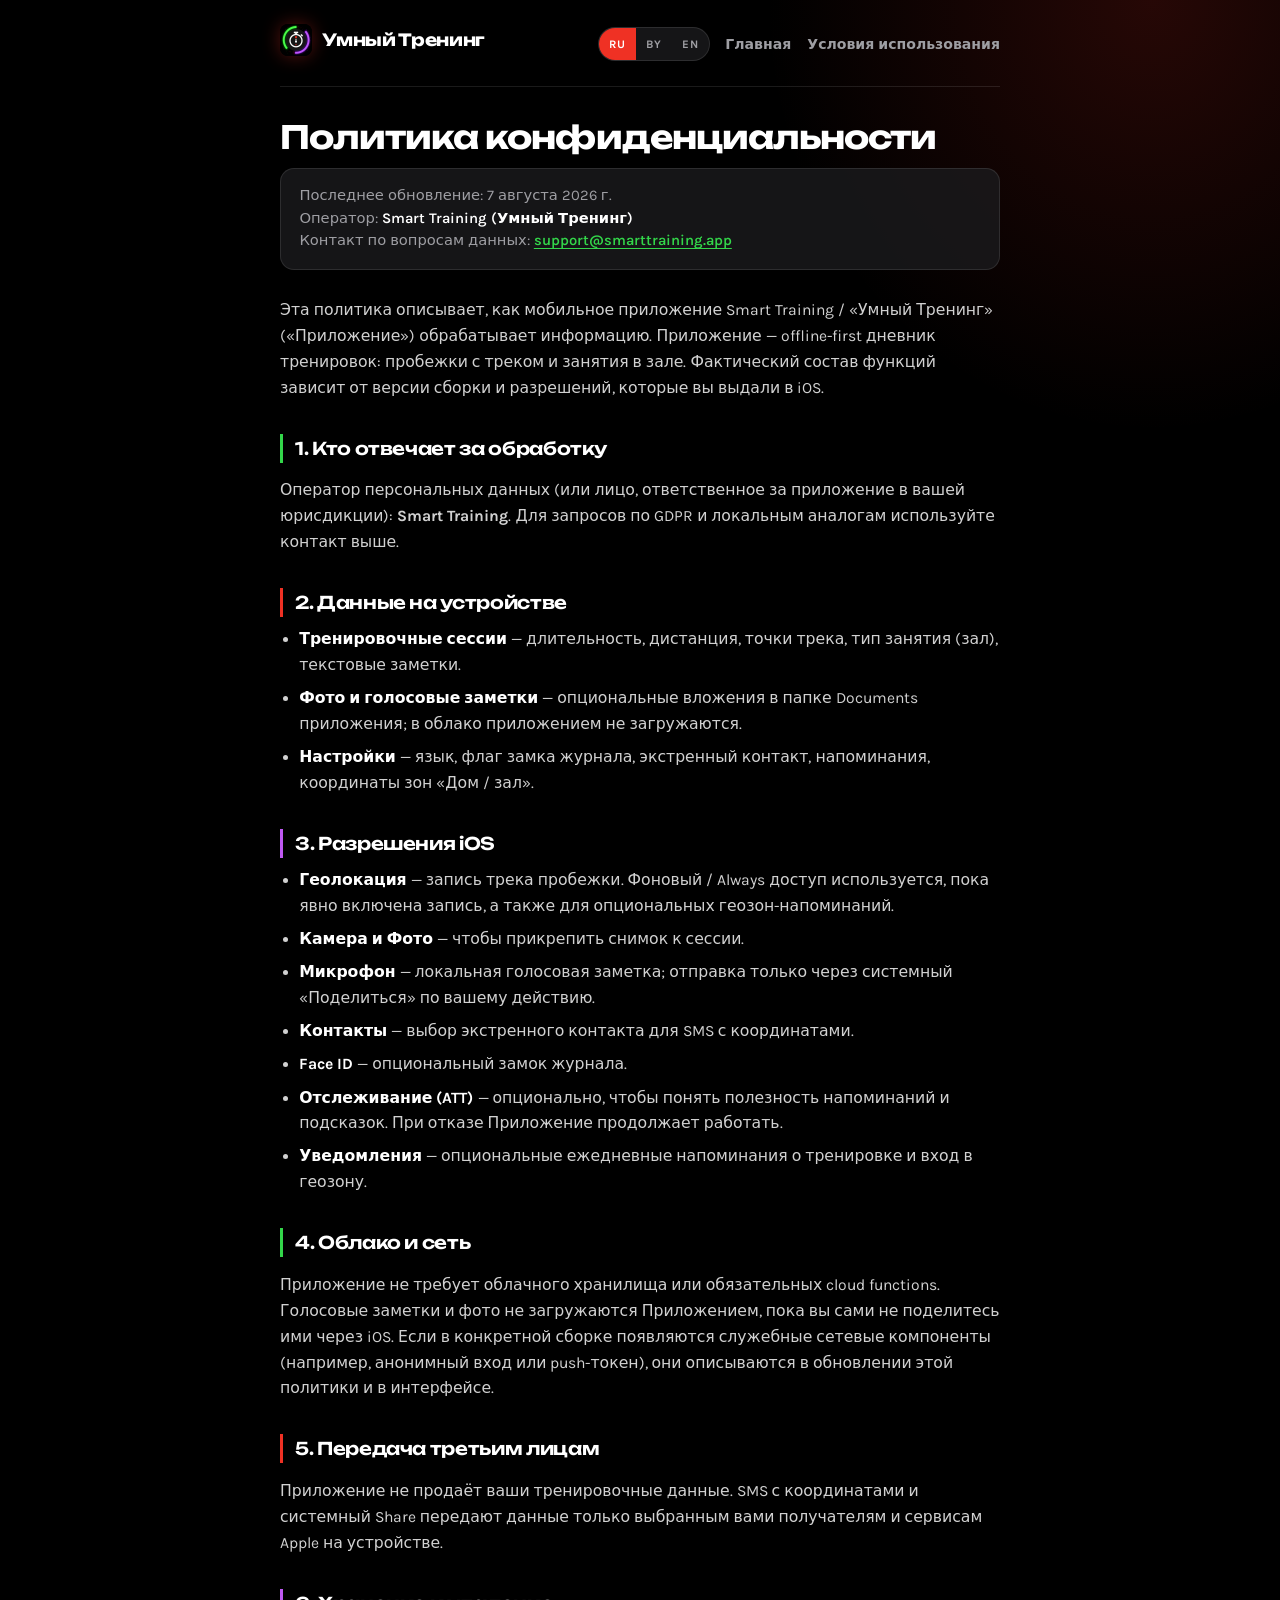
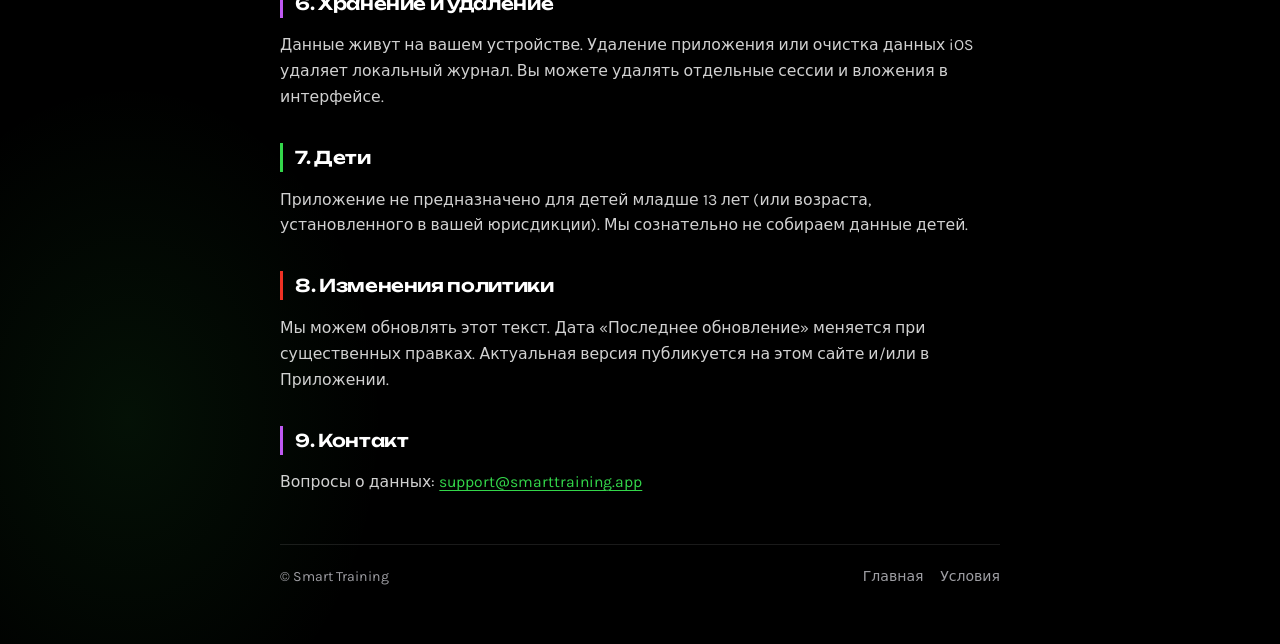
==== privacy.html @ 3c3c5d9e "Publish Smart Training privacy site with live app screenshots. Align home copy with current Home/Map" ====
<!DOCTYPE html>
<html
  lang="ru"
  data-title-ru="Политика конфиденциальности — Умный Тренинг"
  data-title-be="Палітыка канфідэнцыйнасці — Разумны Трэнінг"
  data-title-en="Privacy Policy — Smart Training"
>
  <head>
    <meta charset="utf-8" />
    <meta name="viewport" content="width=device-width, initial-scale=1" />
    <meta name="theme-color" content="#000000" />
    <title>Политика конфиденциальности — Умный Тренинг</title>
    <link rel="icon" type="image/png" href="assets/app-icon.png" />
    <link rel="apple-touch-icon" href="assets/app-icon.png" />
    <link rel="stylesheet" href="styles.css" />
    <script src="lang.js" defer></script>
  </head>
  <body>
    <div class="wrap legal-page">
      <header class="site-header">
        <div class="logo">
          <a href="index.html"
            ><img src="assets/app-icon.png" width="32" height="32" alt="" />
            <span class="lang-ru">Умный Тренинг</span>
            <span class="lang-be" hidden>Разумны Трэнінг</span>
            <span class="lang-en" hidden>Smart Training</span></a
          >
        </div>
        <div class="header-tools">
          <div class="lang-switch" role="group" aria-label="Language">
            <button type="button" data-st-lang-btn="ru" aria-pressed="true">RU</button>
            <button type="button" data-st-lang-btn="be" aria-pressed="false">BY</button>
            <button type="button" data-st-lang-btn="en" aria-pressed="false">EN</button>
          </div>
          <nav
            class="nav-inline"
            data-aria-ru="Навигация по сайту"
            data-aria-be="Навігацыя па сайце"
            data-aria-en="Site navigation"
            aria-label="Навигация по сайту"
          >
            <a href="index.html"
              ><span class="lang-ru">Главная</span><span class="lang-be" hidden>Галоўная</span
              ><span class="lang-en" hidden>Home</span></a
            >
            <a href="terms.html"
              ><span class="lang-ru">Условия использования</span
              ><span class="lang-be" hidden>Умовы выкарыстання</span
              ><span class="lang-en" hidden>Terms of Use</span></a
            >
          </nav>
        </div>
      </header>

      <main>
        <div class="lang-ru">
          <h1>Политика конфиденциальности</h1>
          <p class="meta">
            Последнее обновление: 7 августа 2026 г.<br />
            Оператор: <strong>Smart Training (Умный Тренинг)</strong><br />
            Контакт по вопросам данных:
            <strong><a href="mailto:support@smarttraining.app">support@smarttraining.app</a></strong>
          </p>

          <p>
            Эта политика описывает, как мобильное приложение Smart Training / «Умный Тренинг»
            («Приложение») обрабатывает информацию. Приложение — offline-first дневник тренировок:
            пробежки с треком и занятия в зале. Фактический состав функций зависит от версии сборки
            и разрешений, которые вы выдали в iOS.
          </p>

          <h2>1. Кто отвечает за обработку</h2>
          <p>
            Оператор персональных данных (или лицо, ответственное за приложение в вашей
            юрисдикции): <strong>Smart Training</strong>. Для запросов по GDPR и локальным аналогам
            используйте контакт выше.
          </p>

          <h2>2. Данные на устройстве</h2>
          <ul>
            <li>
              <strong>Тренировочные сессии</strong> — длительность, дистанция, точки трека, тип
              занятия (зал), текстовые заметки.
            </li>
            <li>
              <strong>Фото и голосовые заметки</strong> — опциональные вложения в папке Documents
              приложения; в облако приложением не загружаются.
            </li>
            <li>
              <strong>Настройки</strong> — язык, флаг замка журнала, экстренный контакт,
              напоминания, координаты зон «Дом / зал».
            </li>
          </ul>

          <h2>3. Разрешения iOS</h2>
          <ul>
            <li>
              <strong>Геолокация</strong> — запись трека пробежки. Фоновый / Always доступ
              используется, пока явно включена запись, а также для опциональных геозон-напоминаний.
            </li>
            <li>
              <strong>Камера и Фото</strong> — чтобы прикрепить снимок к сессии.
            </li>
            <li>
              <strong>Микрофон</strong> — локальная голосовая заметка; отправка только через
              системный «Поделиться» по вашему действию.
            </li>
            <li>
              <strong>Контакты</strong> — выбор экстренного контакта для SMS с координатами.
            </li>
            <li>
              <strong>Face&nbsp;ID</strong> — опциональный замок журнала.
            </li>
            <li>
              <strong>Отслеживание (ATT)</strong> — опционально, чтобы понять полезность
              напоминаний и подсказок. При отказе Приложение продолжает работать.
            </li>
            <li>
              <strong>Уведомления</strong> — опциональные ежедневные напоминания о тренировке и
              вход в геозону.
            </li>
          </ul>

          <h2>4. Облако и сеть</h2>
          <p>
            Приложение не требует облачного хранилища или обязательных cloud functions. Голосовые
            заметки и фото не загружаются Приложением, пока вы сами не поделитесь ими через iOS.
            Если в конкретной сборке появляются служебные сетевые компоненты (например, анонимный
            вход или push-токен), они описываются в обновлении этой политики и в интерфейсе.
          </p>

          <h2>5. Передача третьим лицам</h2>
          <p>
            Приложение не продаёт ваши тренировочные данные. SMS с координатами и системный Share
            передают данные только выбранным вами получателям и сервисам Apple на устройстве.
          </p>

          <h2>6. Хранение и удаление</h2>
          <p>
            Данные живут на вашем устройстве. Удаление приложения или очистка данных iOS удаляет
            локальный журнал. Вы можете удалять отдельные сессии и вложения в интерфейсе.
          </p>

          <h2>7. Дети</h2>
          <p>
            Приложение не предназначено для детей младше 13 лет (или возраста, установленного в
            вашей юрисдикции). Мы сознательно не собираем данные детей.
          </p>

          <h2>8. Изменения политики</h2>
          <p>
            Мы можем обновлять этот текст. Дата «Последнее обновление» меняется при существенных
            правках. Актуальная версия публикуется на этом сайте и/или в Приложении.
          </p>

          <h2>9. Контакт</h2>
          <p>
            Вопросы о данных:
            <a href="mailto:support@smarttraining.app">support@smarttraining.app</a>
          </p>
        </div>

        <div class="lang-be" hidden>
          <h1>Палітыка канфідэнцыйнасці</h1>
          <p class="meta">
            Апошняе абнаўленне: 7 жніўня 2026 г.<br />
            Аператар: <strong>Smart Training (Разумны Трэнінг)</strong><br />
            Кантакт:
            <strong><a href="mailto:support@smarttraining.app">support@smarttraining.app</a></strong>
          </p>

          <p>
            Гэтая палітыка апісвае, як мабільная праграма Smart Training / «Разумны Трэнінг»
            («Праграма») апрацоўвае інфармацыю. Праграма — offline-first дзённік трэніровак:
            прабежкі з трэкам і заняткі ў зале. Фактычны склад функцый залежыць ад версіі і
            дазволаў iOS.
          </p>

          <h2>1. Хто адказвае за апрацоўку</h2>
          <p>
            Аператар: <strong>Smart Training</strong>. Для запытаў па GDPR і лакальных аналагах —
            кантакт вышэй.
          </p>

          <h2>2. Даныя на прыладзе</h2>
          <ul>
            <li>
              <strong>Сесіі трэніровак</strong> — працягласць, дыстанцыя, кропкі трэка, тып занятку,
              тэкставыя нататкі.
            </li>
            <li>
              <strong>Фота і галасавыя нататкі</strong> — апцыянальныя ўкладанні ў Documents;
              у воблака праграмай не загружаюцца.
            </li>
            <li>
              <strong>Налады</strong> — мова, замак часопіса, экстраны кантакт, напаміны, зоны
              «Дом / зала».
            </li>
          </ul>

          <h2>3. Дазволы iOS</h2>
          <ul>
            <li>
              <strong>Геалакацыя</strong> — запіс трэка прабежкі; Always — падчас яўнага запісу і
              для апцыянальных геазон.
            </li>
            <li><strong>Камера і Фота</strong> — здымак да сесіі.</li>
            <li>
              <strong>Мікрафон</strong> — лакальная галасавая нататка; адпраўка толькі праз
              «Падзяліцца».
            </li>
            <li><strong>Кантакты</strong> — экстраны кантакт для SMS з каардынатамі.</li>
            <li><strong>Face&nbsp;ID</strong> — апцыянальны замак часопіса.</li>
            <li>
              <strong>ATT</strong> — апцыянальна для ацэнкі карыснасці напамінаў. Пры адмове
              Праграма працуе далей.
            </li>
            <li><strong>Апавяшчэнні</strong> — апцыянальныя напаміны і ўваход у геазону.</li>
          </ul>

          <h2>4. Воблака і сетка</h2>
          <p>
            Праграма не патрабуе воблачнага сховішча. Фота і галасавыя нататкі не загружаюцца
            Праграмай, пакуль вы самі не падзеліцеся імі праз iOS.
          </p>

          <h2>5. Перадача трэцім асобам</h2>
          <p>
            Праграма не прадае вашыя даныя трэніровак. SMS і Share перадаюць даныя толькі абраным
            вамі атрымальнікам.
          </p>

          <h2>6. Захаванне і выдаленне</h2>
          <p>
            Даныя жывуць на прыладзе. Выдаленне праграмы выдаляе лакальны часопіс. Асобныя сесіі
            можна выдаляць у інтэрфейсе.
          </p>

          <h2>7. Дзеці</h2>
          <p>
            Праграма не прызначана для дзяцей младзей за 13 гадоў (ці ўзросту вашай юрысдыкцыі).
          </p>

          <h2>8. Змены палітыкі</h2>
          <p>
            Тэкст можа абнаўляцца. Актуальная версія — на гэтым сайце і/або ў Праграме.
          </p>

          <h2>9. Кантакт</h2>
          <p>
            <a href="mailto:support@smarttraining.app">support@smarttraining.app</a>
          </p>
        </div>

        <div class="lang-en" hidden>
          <h1>Privacy Policy</h1>
          <p class="meta">
            Last updated: 7 August 2026<br />
            Operator: <strong>Smart Training</strong><br />
            Data contact:
            <strong><a href="mailto:support@smarttraining.app">support@smarttraining.app</a></strong>
          </p>

          <p>
            This policy explains how the Smart Training mobile app (“the App”) may process
            information. The App is an offline-first training journal for runs with a map track and
            gym sessions. Features depend on the build and the iOS permissions you grant.
          </p>

          <h2>1. Who is responsible</h2>
          <p>
            The data controller (or the party responsible in your jurisdiction) is
            <strong>Smart Training</strong>. For GDPR and similar requests, use the contact above.
          </p>

          <h2>2. Data stored on your device</h2>
          <ul>
            <li>
              <strong>Training sessions</strong> — duration, distance, track points, gym type, text
              notes.
            </li>
            <li>
              <strong>Photos and voice notes</strong> — optional attachments in the app Documents
              folder; not uploaded by the App.
            </li>
            <li>
              <strong>Settings</strong> — language, journal lock flag, emergency contact, reminder
              preference, Home / Gym zone coordinates.
            </li>
          </ul>

          <h2>3. iOS permissions</h2>
          <ul>
            <li>
              <strong>Location</strong> — to record a run track. Always / background location is
              used while Recording is explicitly on, and for optional Home / Gym geofence reminders.
            </li>
            <li><strong>Camera / Photos</strong> — to attach a photo to a session.</li>
            <li>
              <strong>Microphone</strong> — to record a local voice note; sharing is user-initiated
              via the system Share sheet.
            </li>
            <li>
              <strong>Contacts</strong> — to pick an emergency contact for SMS coordinates.
            </li>
            <li><strong>Face&nbsp;ID</strong> — optional lock for the journal.</li>
            <li>
              <strong>Tracking (ATT)</strong> — optional; used only to measure whether
              reminders/tips are helpful. The App works if you deny.
            </li>
            <li>
              <strong>Notifications</strong> — optional daily training reminders and geofence entry
              reminders.
            </li>
          </ul>

          <h2>4. Cloud and network</h2>
          <p>
            The App does not require cloud storage or required cloud functions. Voice notes and
            photos are not uploaded by the App unless you share them yourself. If a later build
            adds limited network services, this policy and the in-app UI will be updated.
          </p>

          <h2>5. Third parties</h2>
          <p>
            We do not sell your training data. SMS and Share hand data only to recipients and Apple
            system services you choose.
          </p>

          <h2>6. Retention and deletion</h2>
          <p>
            Data lives on your device. Deleting the App removes the local journal. You can delete
            individual sessions and attachments in the UI.
          </p>

          <h2>7. Children</h2>
          <p>
            The App is not directed to children under 13 (or the age set in your jurisdiction). We
            do not knowingly collect children’s data.
          </p>

          <h2>8. Changes</h2>
          <p>
            We may update this policy. The “Last updated” date changes for material edits. The
            current version is published on this site and/or in the App.
          </p>

          <h2>9. Contact</h2>
          <p>
            <a href="mailto:support@smarttraining.app">support@smarttraining.app</a>
          </p>
        </div>
      </main>

      <footer class="site-footer">
        <span>© Smart Training</span>
        <nav>
          <a href="index.html"
            ><span class="lang-ru">Главная</span><span class="lang-be" hidden>Галоўная</span
            ><span class="lang-en" hidden>Home</span></a
          >
          <a href="terms.html"
            ><span class="lang-ru">Условия</span><span class="lang-be" hidden>Умовы</span
            ><span class="lang-en" hidden>Terms</span></a
          >
        </nav>
      </footer>
    </div>
  </body>
</html>
---- styles.css ----
/* Smart Training — legal pages */

@import url("https://fonts.googleapis.com/css2?family=Karla:wght@400;500;600;700&family=Unbounded:wght@500;600;700&display=swap");

:root {
  --bg: #000000;
  --bg-panel: rgba(28, 28, 30, 0.78);
  --text: #ffffff;
  --text-muted: #9e9ea3;
  --accent: #ef3124;
  --run: #33d64a;
  --gym: #bf59f2;
  --border: rgba(255, 255, 255, 0.1);
  --font: "Karla", "Segoe UI", system-ui, sans-serif;
  --display: "Unbounded", "Avenir Next", sans-serif;
}

*,
*::before,
*::after {
  box-sizing: border-box;
}

[hidden] {
  display: none !important;
}

html {
  scroll-behavior: smooth;
}

body {
  margin: 0;
  font-family: var(--font);
  color: var(--text);
  background:
    radial-gradient(ellipse 55% 35% at 90% 0%, rgba(239, 49, 36, 0.16) 0%, transparent 55%),
    radial-gradient(ellipse 40% 30% at 10% 90%, rgba(51, 214, 74, 0.08) 0%, transparent 50%),
    var(--bg);
  min-height: 100vh;
  line-height: 1.65;
}

a {
  color: var(--run);
  text-decoration-thickness: 1px;
  text-underline-offset: 3px;
}

a:hover {
  color: #7aef8a;
}

.wrap {
  max-width: 760px;
  margin: 0 auto;
  padding: 1.5rem 1.25rem 3.5rem;
}

.site-header {
  display: flex;
  align-items: center;
  justify-content: space-between;
  gap: 1rem;
  flex-wrap: wrap;
  padding-bottom: 1.35rem;
  border-bottom: 1px solid var(--border);
  margin-bottom: 2rem;
}

.logo a {
  display: inline-flex;
  align-items: center;
  gap: 0.65rem;
  text-decoration: none;
  color: var(--text);
  font-family: var(--display);
  font-weight: 700;
  font-size: 1.05rem;
  letter-spacing: -0.02em;
}

.logo img {
  width: 32px;
  height: 32px;
  border-radius: 8px;
  box-shadow: 0 0 18px rgba(239, 49, 36, 0.35);
}

.header-tools {
  display: flex;
  flex-wrap: wrap;
  align-items: center;
  gap: 1rem;
}

.lang-switch {
  display: inline-flex;
  border: 1px solid var(--border);
  border-radius: 999px;
  overflow: hidden;
  background: var(--bg-panel);
  backdrop-filter: blur(12px);
}

.lang-switch button {
  border: none;
  background: transparent;
  padding: 0.4rem 0.65rem;
  font: inherit;
  font-size: 0.72rem;
  font-weight: 700;
  letter-spacing: 0.05em;
  cursor: pointer;
  color: var(--text-muted);
}

.lang-switch button.lang-btn-active {
  background: var(--accent);
  color: #fff;
}

.nav-inline {
  display: flex;
  flex-wrap: wrap;
  gap: 1rem;
  font-size: 0.88rem;
  font-weight: 600;
}

.nav-inline a {
  color: var(--text-muted);
  text-decoration: none;
}

.nav-inline a:hover {
  color: var(--text);
}

.legal-page h1 {
  margin: 0 0 0.75rem;
  font-family: var(--display);
  font-weight: 700;
  font-size: clamp(1.55rem, 4vw, 2rem);
  letter-spacing: -0.03em;
  line-height: 1.15;
}

.legal-page .meta {
  margin: 0 0 1.75rem;
  padding: 1rem 1.15rem;
  border-radius: 14px;
  background: var(--bg-panel);
  border: 1px solid var(--border);
  color: var(--text-muted);
  font-size: 0.92rem;
  line-height: 1.55;
}

.legal-page .meta strong {
  color: var(--text);
  font-weight: 600;
}

.legal-page h2 {
  margin: 2rem 0 0.65rem;
  font-family: var(--display);
  font-weight: 600;
  font-size: 1.1rem;
  letter-spacing: -0.02em;
  color: var(--text);
  padding-left: 0.75rem;
  border-left: 3px solid var(--accent);
}

.legal-page h2:nth-of-type(3n + 1) {
  border-left-color: var(--run);
}

.legal-page h2:nth-of-type(3n + 2) {
  border-left-color: var(--accent);
}

.legal-page h2:nth-of-type(3n) {
  border-left-color: var(--gym);
}

.legal-page p,
.legal-page li {
  color: rgba(255, 255, 255, 0.82);
  font-size: 0.98rem;
}

.legal-page ul {
  margin: 0.5rem 0 0;
  padding-left: 1.2rem;
}

.legal-page li {
  margin-bottom: 0.45rem;
}

.legal-page li strong {
  color: var(--text);
}

.site-footer {
  margin-top: 3rem;
  padding-top: 1.25rem;
  border-top: 1px solid var(--border);
  font-size: 0.88rem;
  color: var(--text-muted);
  display: flex;
  flex-wrap: wrap;
  justify-content: space-between;
  gap: 0.75rem;
}

.site-footer a {
  color: var(--text-muted);
  text-decoration: none;
  margin-left: 0.85rem;
}

.site-footer a:hover {
  color: var(--text);
}
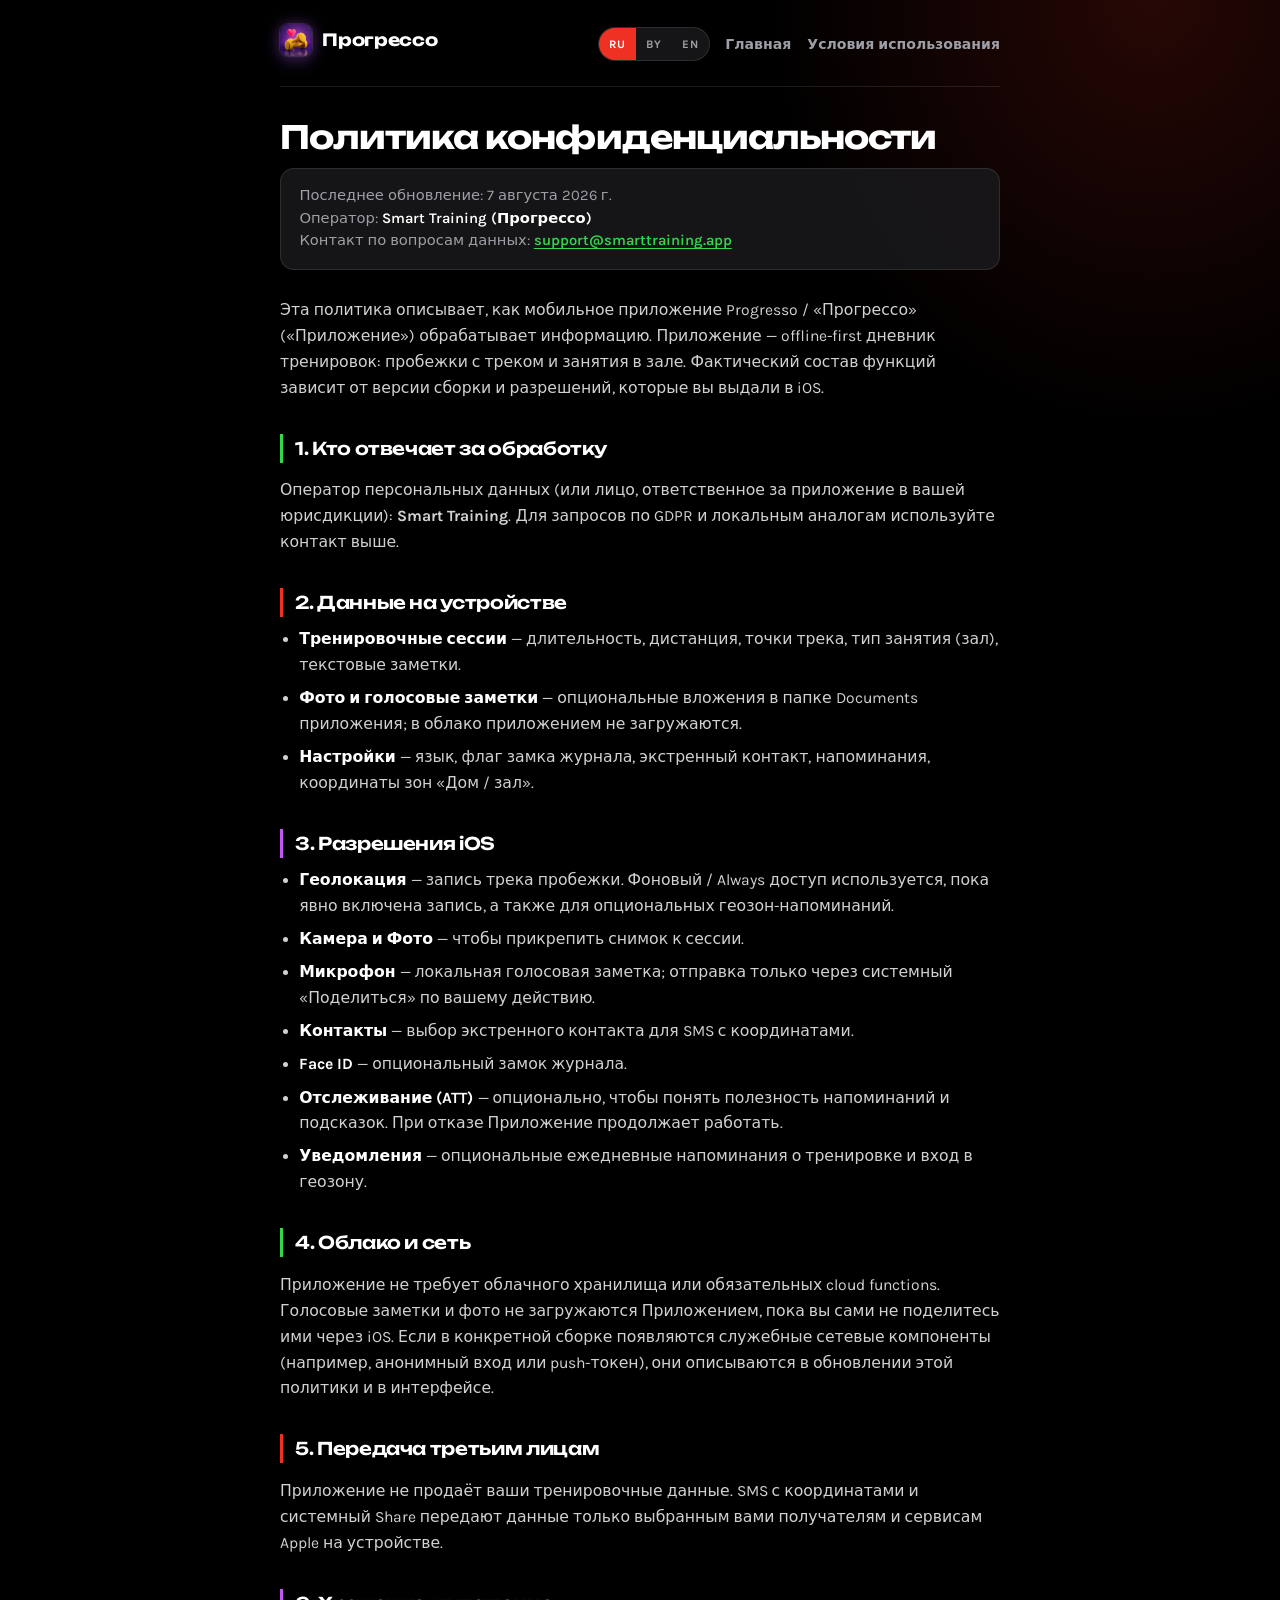
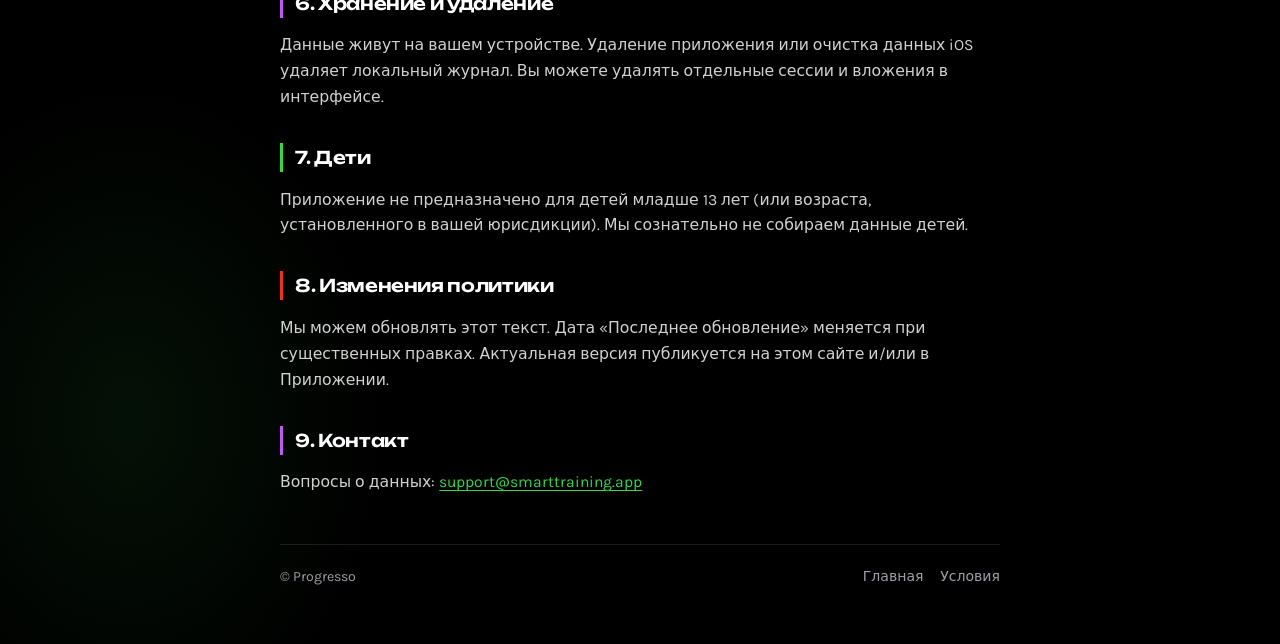
==== commit 14177bea: "Update site branding to Progresso and sync app icon. Align marketing copy, legal page titles, and th" ====
--- a/privacy.html
+++ b/privacy.html
@@ -1,17 +1,17 @@
 <!DOCTYPE html>
 <html
   lang="ru"
-  data-title-ru="Политика конфиденциальности — Умный Тренинг"
-  data-title-be="Палітыка канфідэнцыйнасці — Разумны Трэнінг"
-  data-title-en="Privacy Policy — Smart Training"
+  data-title-ru="Политика конфиденциальности — Прогрессо"
+  data-title-be="Палітыка канфідэнцыйнасці — Прагрэса"
+  data-title-en="Privacy Policy — Progresso"
 >
   <head>
     <meta charset="utf-8" />
     <meta name="viewport" content="width=device-width, initial-scale=1" />
     <meta name="theme-color" content="#000000" />
-    <title>Политика конфиденциальности — Умный Тренинг</title>
-    <link rel="icon" type="image/png" href="assets/app-icon.png" />
-    <link rel="apple-touch-icon" href="assets/app-icon.png" />
+    <title>Политика конфиденциальности — Прогрессо</title>
+    <link rel="icon" type="image/png" href="assets/app-icon.png?v=2" />
+    <link rel="apple-touch-icon" href="assets/app-icon.png?v=2" />
     <link rel="stylesheet" href="styles.css" />
     <script src="lang.js" defer></script>
   </head>
@@ -20,10 +20,10 @@
       <header class="site-header">
         <div class="logo">
           <a href="index.html"
-            ><img src="assets/app-icon.png" width="32" height="32" alt="" />
-            <span class="lang-ru">Умный Тренинг</span>
-            <span class="lang-be" hidden>Разумны Трэнінг</span>
-            <span class="lang-en" hidden>Smart Training</span></a
+            ><img src="assets/app-icon.png?v=2" width="32" height="32" alt="" />
+            <span class="lang-ru">Прогрессо</span>
+            <span class="lang-be" hidden>Прагрэса</span>
+            <span class="lang-en" hidden>Progresso</span></a
           >
         </div>
         <div class="header-tools">
@@ -57,13 +57,13 @@
           <h1>Политика конфиденциальности</h1>
           <p class="meta">
             Последнее обновление: 7 августа 2026 г.<br />
-            Оператор: <strong>Smart Training (Умный Тренинг)</strong><br />
+            Оператор: <strong>Smart Training (Прогрессо)</strong><br />
             Контакт по вопросам данных:
             <strong><a href="mailto:support@smarttraining.app">support@smarttraining.app</a></strong>
           </p>
 
           <p>
-            Эта политика описывает, как мобильное приложение Smart Training / «Умный Тренинг»
+            Эта политика описывает, как мобильное приложение Progresso / «Прогрессо»
             («Приложение») обрабатывает информацию. Приложение — offline-first дневник тренировок:
             пробежки с треком и занятия в зале. Фактический состав функций зависит от версии сборки
             и разрешений, которые вы выдали в iOS.
@@ -164,13 +164,13 @@
           <h1>Палітыка канфідэнцыйнасці</h1>
           <p class="meta">
             Апошняе абнаўленне: 7 жніўня 2026 г.<br />
-            Аператар: <strong>Smart Training (Разумны Трэнінг)</strong><br />
+            Аператар: <strong>Smart Training (Прагрэса)</strong><br />
             Кантакт:
             <strong><a href="mailto:support@smarttraining.app">support@smarttraining.app</a></strong>
           </p>
 
           <p>
-            Гэтая палітыка апісвае, як мабільная праграма Smart Training / «Разумны Трэнінг»
+            Гэтая палітыка апісвае, як мабільная праграма Progresso / «Прагрэса»
             («Праграма») апрацоўвае інфармацыю. Праграма — offline-first дзённік трэніровак:
             прабежкі з трэкам і заняткі ў зале. Фактычны склад функцый залежыць ад версіі і
             дазволаў iOS.
@@ -262,7 +262,7 @@
           </p>
 
           <p>
-            This policy explains how the Smart Training mobile app (“the App”) may process
+            This policy explains how the Progresso mobile app (“the App”) may process
             information. The App is an offline-first training journal for runs with a map track and
             gym sessions. Features depend on the build and the iOS permissions you grant.
           </p>
@@ -353,7 +353,7 @@
       </main>
 
       <footer class="site-footer">
-        <span>© Smart Training</span>
+        <span>© Progresso</span>
         <nav>
           <a href="index.html"
             ><span class="lang-ru">Главная</span><span class="lang-be" hidden>Галоўная</span
--- a/styles.css
+++ b/styles.css
@@ -1,14 +1,14 @@
-/* Smart Training — legal pages */
+/* Progresso — legal pages */
 
 @import url("https://fonts.googleapis.com/css2?family=Karla:wght@400;500;600;700&family=Unbounded:wght@500;600;700&display=swap");
 
 :root {
   --bg: #000000;
-  --bg-panel: rgba(28, 28, 30, 0.78);
+  --bg-panel: rgba(28, 28, 31, 0.78);
   --text: #ffffff;
-  --text-muted: #9e9ea3;
+  --text-muted: #9e9ea6;
   --accent: #ef3124;
-  --run: #33d64a;
+  --run: #33d74a;
   --gym: #bf59f2;
   --border: rgba(255, 255, 255, 0.1);
   --font: "Karla", "Segoe UI", system-ui, sans-serif;
@@ -84,7 +84,10 @@
   width: 32px;
   height: 32px;
   border-radius: 8px;
-  box-shadow: 0 0 18px rgba(239, 49, 36, 0.35);
+  box-shadow:
+    0 0 0 1px var(--border),
+    0 0 16px rgba(191, 89, 242, 0.32),
+    0 6px 18px rgba(139, 92, 246, 0.2);
 }
 
 .header-tools {
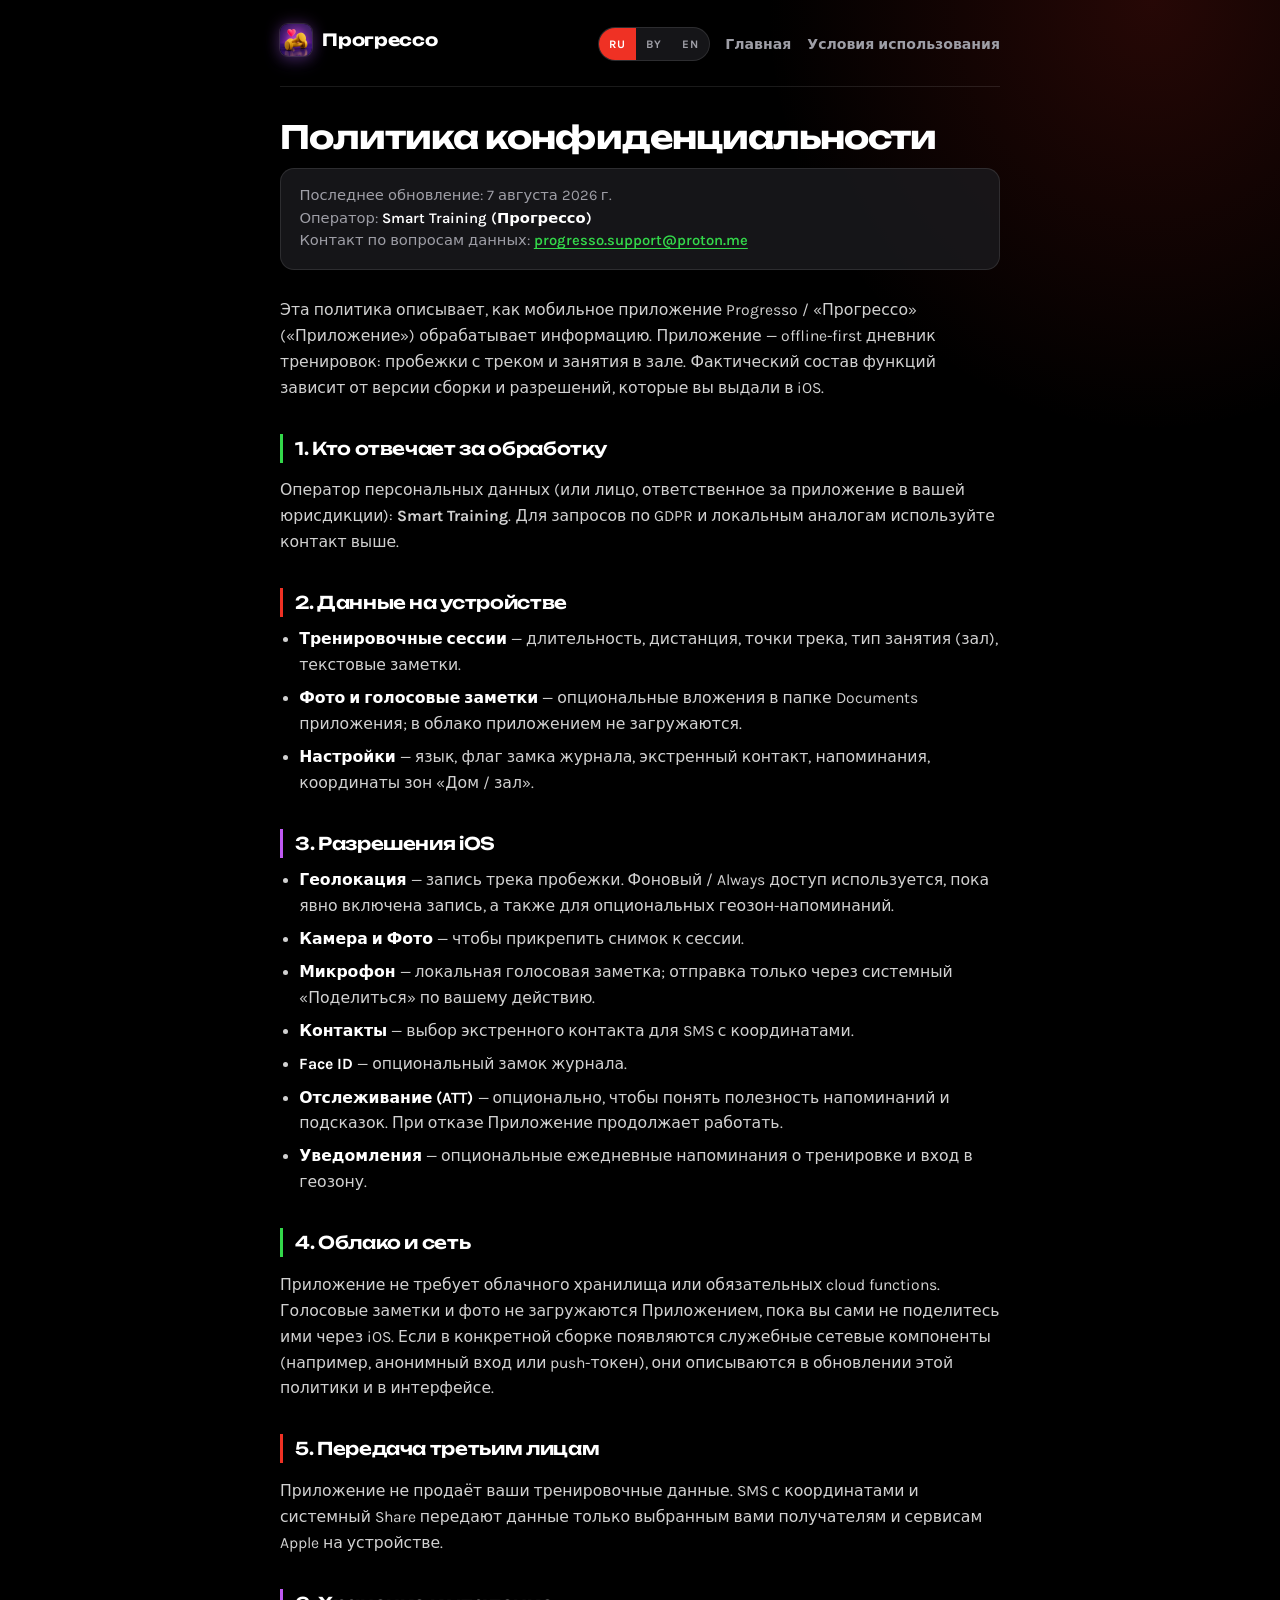
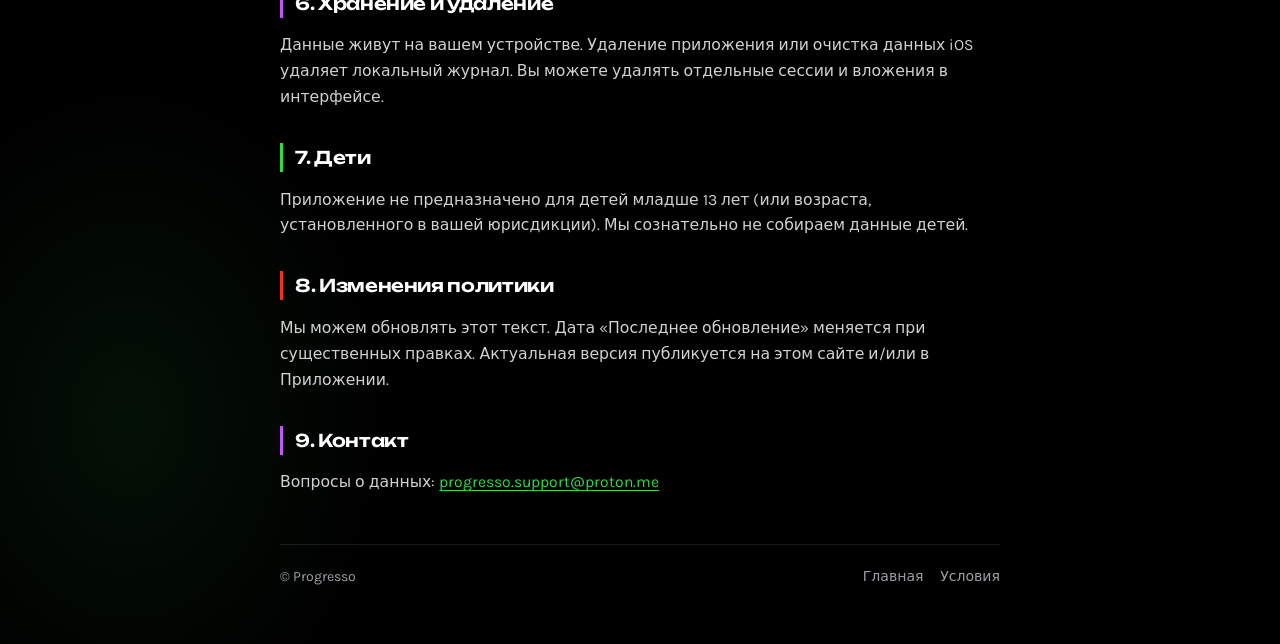
==== commit 38451df2: "Update support email to progresso.support@proton.me. Co-authored-by: Cursor <cursoragent@cursor.com>" ====
--- a/privacy.html
+++ b/privacy.html
@@ -59,7 +59,7 @@
             Последнее обновление: 7 августа 2026 г.<br />
             Оператор: <strong>Smart Training (Прогрессо)</strong><br />
             Контакт по вопросам данных:
-            <strong><a href="mailto:support@smarttraining.app">support@smarttraining.app</a></strong>
+            <strong><a href="mailto:progresso.support@proton.me">progresso.support@proton.me</a></strong>
           </p>
 
           <p>
@@ -156,7 +156,7 @@
           <h2>9. Контакт</h2>
           <p>
             Вопросы о данных:
-            <a href="mailto:support@smarttraining.app">support@smarttraining.app</a>
+            <a href="mailto:progresso.support@proton.me">progresso.support@proton.me</a>
           </p>
         </div>
 
@@ -166,7 +166,7 @@
             Апошняе абнаўленне: 7 жніўня 2026 г.<br />
             Аператар: <strong>Smart Training (Прагрэса)</strong><br />
             Кантакт:
-            <strong><a href="mailto:support@smarttraining.app">support@smarttraining.app</a></strong>
+            <strong><a href="mailto:progresso.support@proton.me">progresso.support@proton.me</a></strong>
           </p>
 
           <p>
@@ -248,7 +248,7 @@
 
           <h2>9. Кантакт</h2>
           <p>
-            <a href="mailto:support@smarttraining.app">support@smarttraining.app</a>
+            <a href="mailto:progresso.support@proton.me">progresso.support@proton.me</a>
           </p>
         </div>
 
@@ -258,7 +258,7 @@
             Last updated: 7 August 2026<br />
             Operator: <strong>Smart Training</strong><br />
             Data contact:
-            <strong><a href="mailto:support@smarttraining.app">support@smarttraining.app</a></strong>
+            <strong><a href="mailto:progresso.support@proton.me">progresso.support@proton.me</a></strong>
           </p>
 
           <p>
@@ -347,7 +347,7 @@
 
           <h2>9. Contact</h2>
           <p>
-            <a href="mailto:support@smarttraining.app">support@smarttraining.app</a>
+            <a href="mailto:progresso.support@proton.me">progresso.support@proton.me</a>
           </p>
         </div>
       </main>
